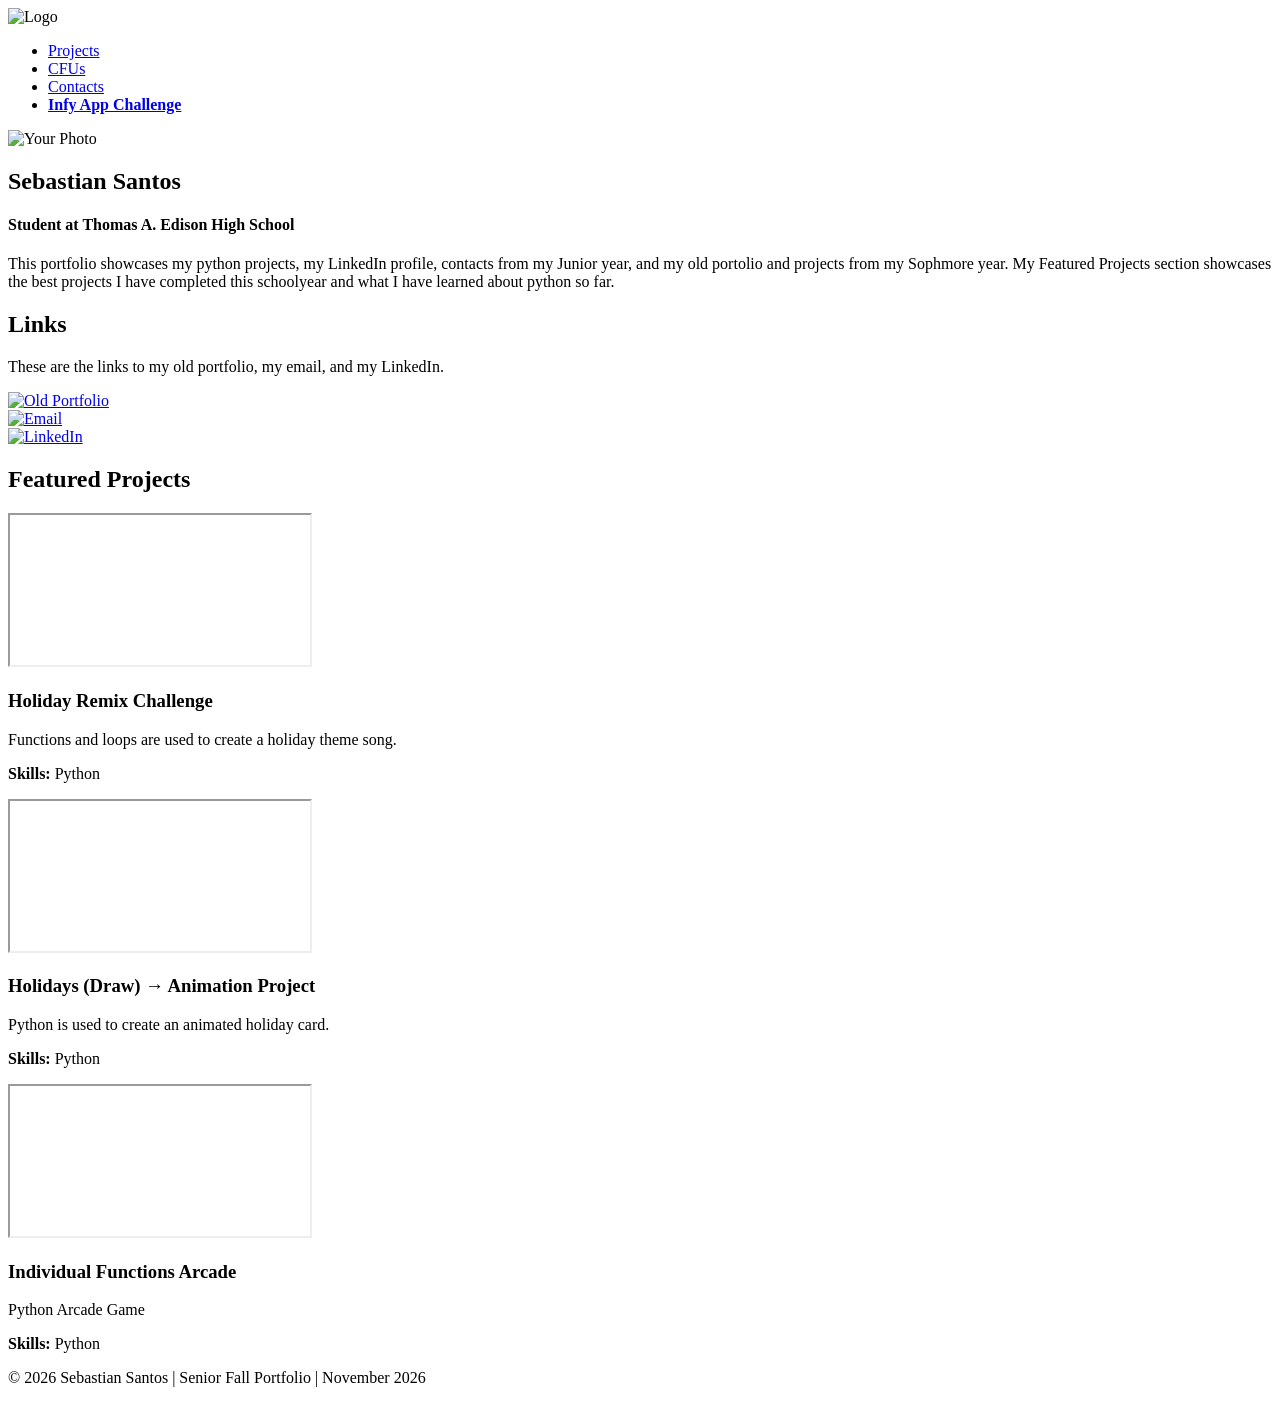
==== index.html @ c7448612 "10/29 9:06" ====
<!DOCTYPE html>
<html lang="en">
<head>
  <meta charset="UTF-8" />
  <meta name="viewport" content="width=device-width, initial-scale=1.0" />

  <!-- Update these (from Curator Guide) -->
  <meta name="description" content="Junior Spring Portfolio for Sebastian Santos" />
  <meta name="keywords" content="portfolio, junior, projects, programming, web development" />
  <meta name="author" content="Sebastian Santos" />

  <title>SS | Senior Fall Portfolio | Home</title>

  <!-- Main stylesheet -->
  <link rel="stylesheet" href="index.css" />

  <!-- Optional favicon (put your icon file in the same folder) -->
  <link rel="icon" type="image/x-icon" href="Avatar.png" height="90%" />

  <!-- Optional fonts (only keep if your CSS uses them) -->
  <link rel="preconnect" href="https://fonts.googleapis.com" />
  <link rel="preconnect" href="https://fonts.gstatic.com" crossorigin />
  <link href="https://fonts.googleapis.com/css2?family=Montserrat:wght@300;400;700&display=swap" rel="stylesheet" />
</head>
<body>

  <!-- NAVBAR -->
  <header>
    <nav class="navbar">
      <div class="navbar-left">
        <!-- Replace logo.png with your own image file -->
        <img src="Avatar.png" alt="Logo" />
      </div>

      <ul class="navbar-right">
        <li><a href="projects.html">Projects</a></li>
        <li><a href="cfu.html">CFUs</a></li>
        <li><a href="contact.html">Contacts</a></li>
<li><a href="infy.html" style="font-weight: bold;">Infy App Challenge</a></li>      </ul>
    </nav>
  </header>

  <!-- MAIN CONTENT -->
  <main class="home-card">

    <!-- ABOUT / BIO CARD -->
    <section class="resource-card">
      <div class="bio">
        <div class="bio-pic">
          <!-- Replace profile.jpg with your own image file -->
          <img src="Avatar.png" alt="Your Photo" />
        </div>

        <div class="bio-text">
          <h1>Sebastian Santos</h1>
          <h4>Student at Thomas A. Edison High School</h4>
          <p>
This portfolio showcases my python projects, my LinkedIn profile, contacts from my Junior year, and my old portolio and projects from my Sophmore year. My Featured Projects section showcases the best projects I have completed this schoolyear and what I have learned about python so far.         </p>
        </div>
      </div>
    </section>

    <!-- QUICK LINKS CARD (optional) -->
    <section class="resource-card">
      <h2>Links</h2>
      <p>These are the links to my old portfolio, my email, and my LinkedIn.</p>

      <div class="skill-images">
        <!-- Old portfolio -->
        <a href="https://sebastians203.github.io/Sebastians203/" target="_blank" rel="noopener">
          <div class="picture">
            <img class="link-pic" src="Avatar.png" alt="Old Portfolio" />
          </div>
        </a>

        <!-- Email -->
        <a href="contact.html">
  <div class="picture">
    <img class="link-pic" src="Mail.png" alt="Email" />
  </div>
</a>


        <!-- LinkedIn (or other) -->
        <a href="https://www.linkedin.com/in/sebastian-santos-6389b7369/" target="_blank" rel="noopener">
          <div class="picture">
            <img class="link-pic" src="linkedin.png" alt="LinkedIn" />
          </div>
        </a>
      </div>
    </section>

    <!-- PROJECTS SECTION (repeatable blocks) -->
    <section class="resource-card">
      <h2>Featured Projects</h2>
    </section>

    <!-- PROJECT 1 -->
    <section class="resource-card">
      <div class="project">
        <iframe src="https://earsketch.gatech.edu/earsketch2/?sharing=YWEP37IvDhZ1ktXpwmWD8g" title="Project 1"></iframe>

        <div class="reflection">
          <h3>Holiday Remix Challenge</h3>
          <p>
           Functions and loops are used to create a holiday theme song.
          </p>
          <p><strong>Skills:</strong> Python</p>
        </div>
      </div>
    </section>

    <!-- PROJECT 2 -->
    <section class="resource-card">
      <div class="project">
        <iframe src="https://py3.codeskulptor.org/#user310_ocDxEdbma6VCRBh_0.py" title="Project 2"></iframe>

        <div class="reflection">
          <h3>Holidays (Draw) → Animation Project</h3>
          <p>
Python is used to create an animated holiday card.        </p>
          <p><strong>Skills:</strong> Python</p>
        </div>
      </div>
    </section>

    <!-- Add more projects by copying PROJECT blocks -->

   <!-- PROJECT 3 -->
    <section class="resource-card">
      <div class="project">
        <iframe src="https://py3.codeskulptor.org/#user310_2SjZMwCPQ2FG3iR.py" title="Project 3"></iframe>

        <div class="reflection">
          <h3> Individual Functions Arcade</h3>
          <p>
Python Arcade Game          <p><strong>Skills:</strong> Python</p>
        </div>
      </div>
    </section>

  </main>

  <!-- FOOTER -->
  <footer class="resource-card">
    <p>© <span id="year"></span> Sebastian Santos | Senior Fall Portfolio | November 2026</p>
  </footer>

  <script>
    // Auto-updates the year in the footer
    document.getElementById("year").textContent = new Date().getFullYear();
  </script>

</body>
</html>
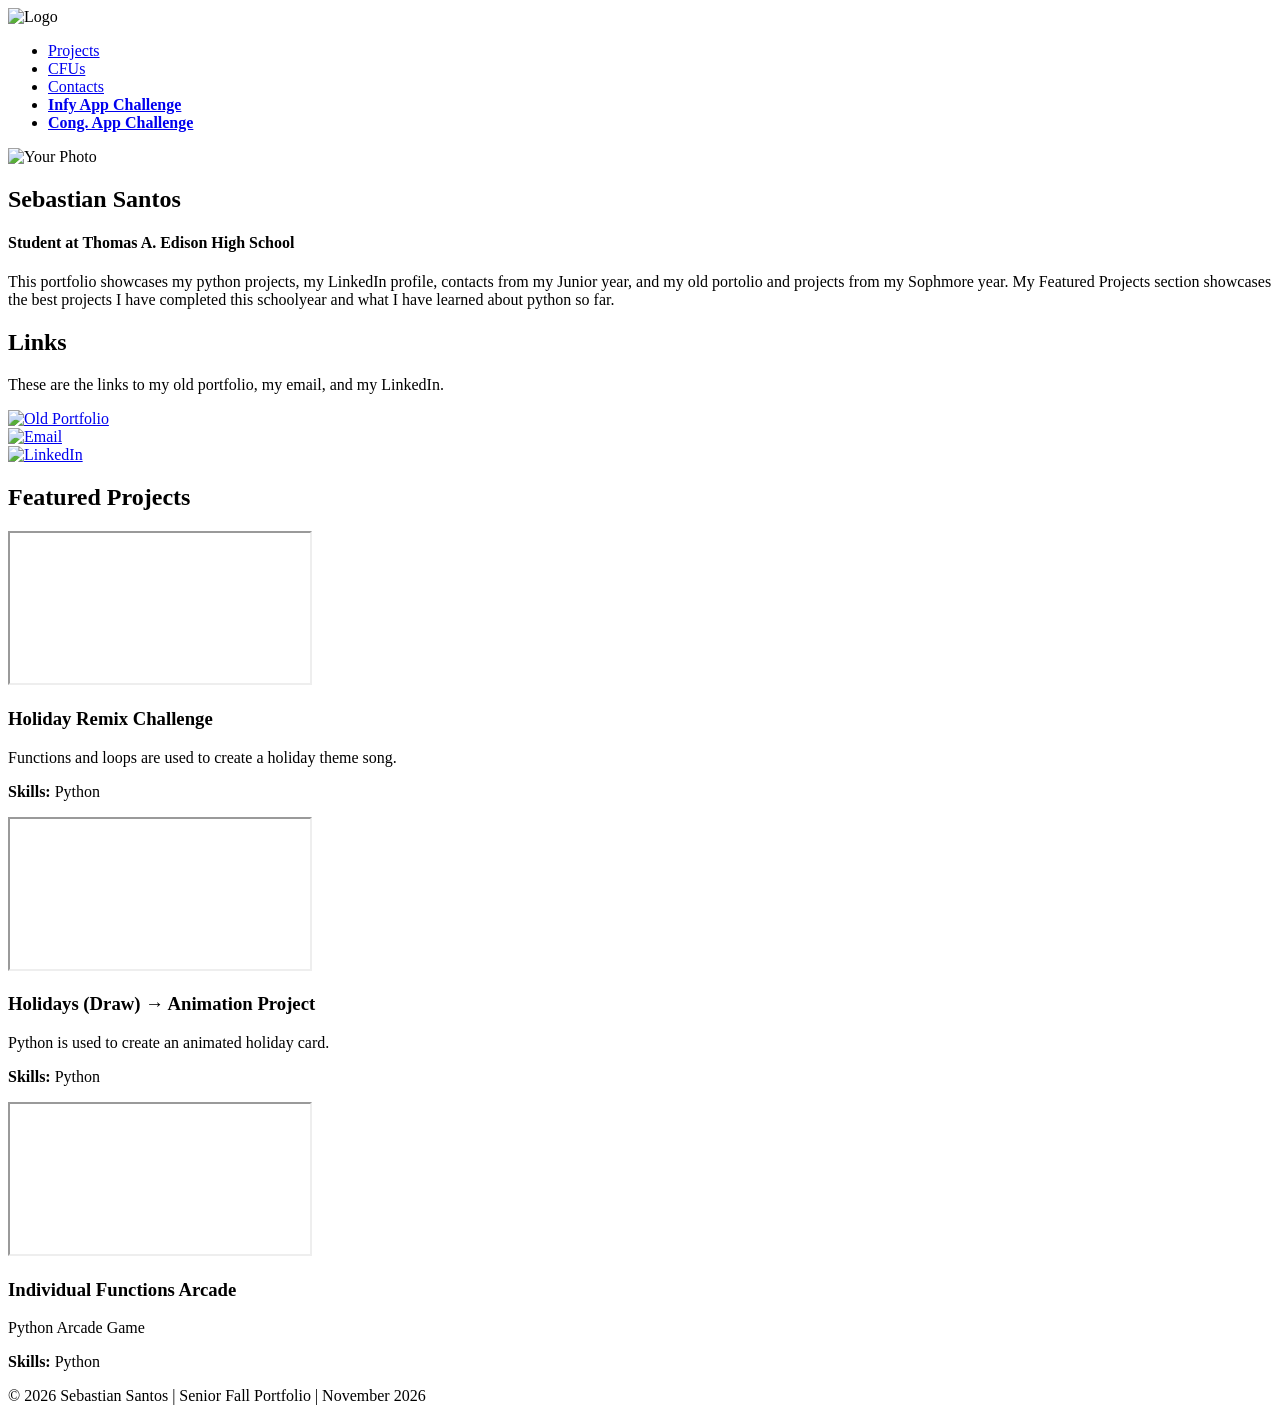
==== commit 3dc6ace9: "11/12 7:19" ====
--- a/index.html
+++ b/index.html
@@ -36,7 +36,10 @@
         <li><a href="projects.html">Projects</a></li>
         <li><a href="cfu.html">CFUs</a></li>
         <li><a href="contact.html">Contacts</a></li>
-<li><a href="infy.html" style="font-weight: bold;">Infy App Challenge</a></li>      </ul>
+<li><a href="infy.html" style="font-weight: bold;">Infy App Challenge</a></li>    
+<li><a href="Con.App.Challenge.html" style="font-weight: bold;">Cong. App Challenge</a></li>    
+
+</ul>
     </nav>
   </header>
 
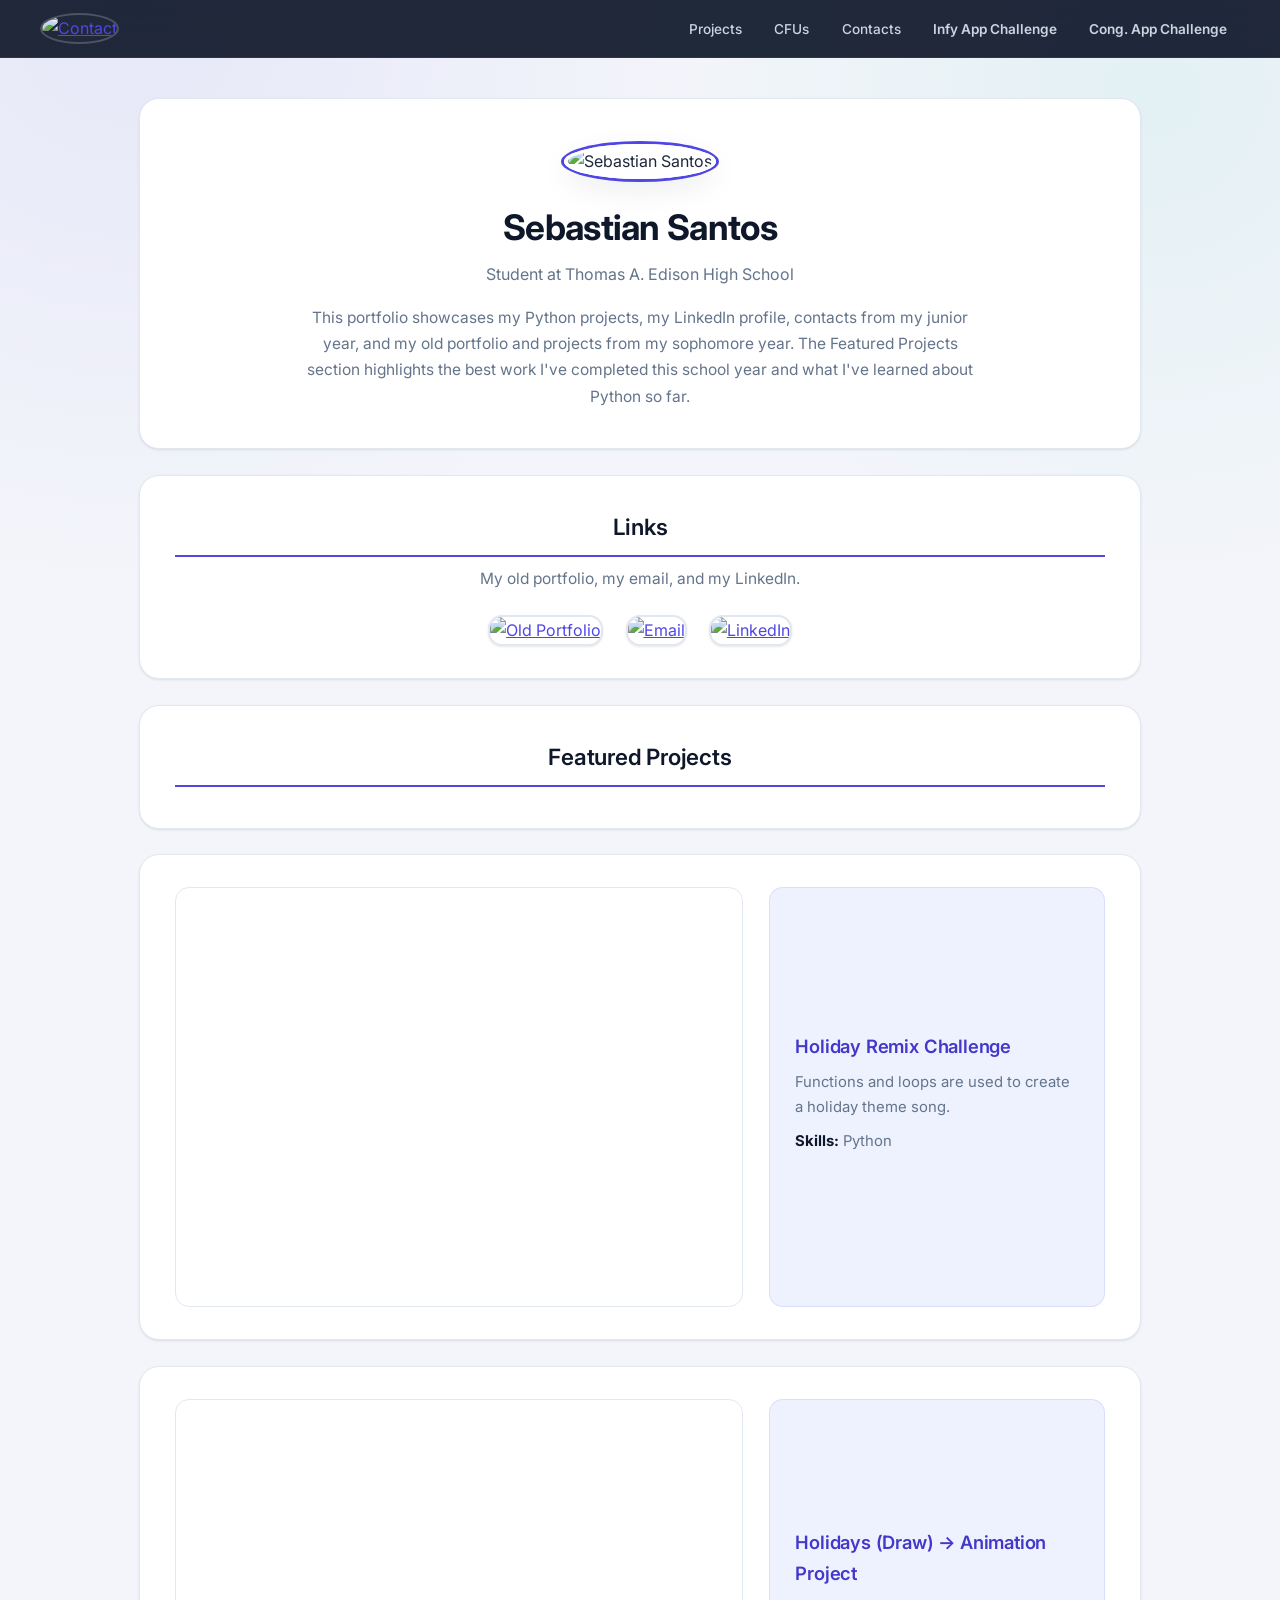
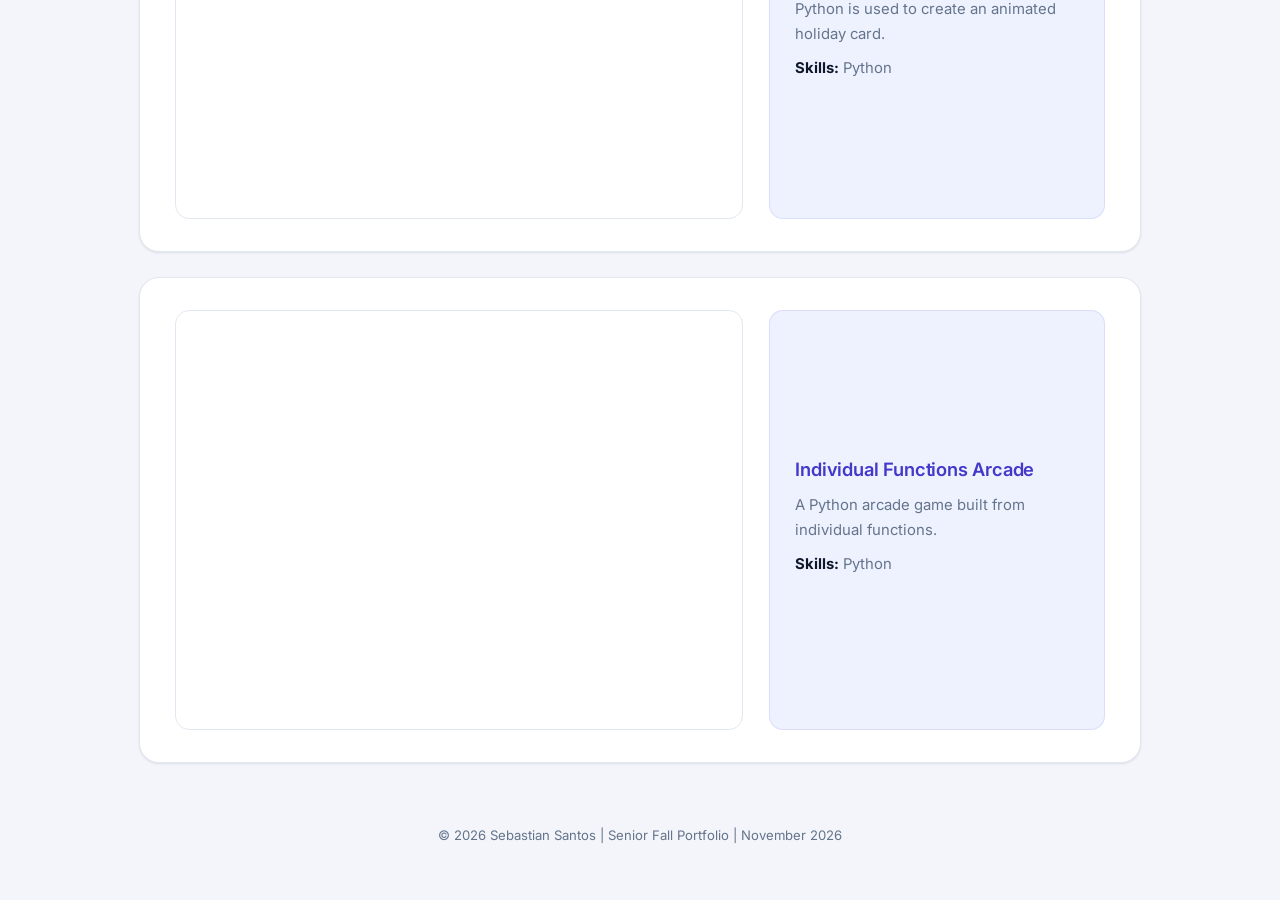
==== commit 45cff2a9: "11/12 10:49" ====
--- a/index.html
+++ b/index.html
@@ -4,9 +4,8 @@
   <meta charset="UTF-8" />
   <meta name="viewport" content="width=device-width, initial-scale=1.0" />
 
-  <!-- Update these (from Curator Guide) -->
-  <meta name="description" content="Junior Spring Portfolio for Sebastian Santos" />
-  <meta name="keywords" content="portfolio, junior, projects, programming, web development" />
+  <meta name="description" content="Senior Fall Portfolio for Sebastian Santos" />
+  <meta name="keywords" content="portfolio, senior, projects, programming, web development" />
   <meta name="author" content="Sebastian Santos" />
 
   <title>SS | Senior Fall Portfolio | Home</title>
@@ -14,13 +13,8 @@
   <!-- Main stylesheet -->
   <link rel="stylesheet" href="index.css" />
 
-  <!-- Optional favicon (put your icon file in the same folder) -->
-  <link rel="icon" type="image/x-icon" href="Avatar.png" height="90%" />
-
-  <!-- Optional fonts (only keep if your CSS uses them) -->
-  <link rel="preconnect" href="https://fonts.googleapis.com" />
-  <link rel="preconnect" href="https://fonts.gstatic.com" crossorigin />
-  <link href="https://fonts.googleapis.com/css2?family=Montserrat:wght@300;400;700&display=swap" rel="stylesheet" />
+  <!-- Favicon -->
+  <link rel="icon" href="Avatar.png" />
 </head>
 <body>
 
@@ -28,18 +22,16 @@
   <header>
     <nav class="navbar">
       <div class="navbar-left">
-        <!-- Replace logo.png with your own image file -->
-        <img src="Avatar.png" alt="Logo" />
+        <a href="contact.html"><img src="Avatar.png" alt="Contact" /></a>
       </div>
 
       <ul class="navbar-right">
         <li><a href="projects.html">Projects</a></li>
         <li><a href="cfu.html">CFUs</a></li>
         <li><a href="contact.html">Contacts</a></li>
-<li><a href="infy.html" style="font-weight: bold;">Infy App Challenge</a></li>    
-<li><a href="Con.App.Challenge.html" style="font-weight: bold;">Cong. App Challenge</a></li>    
-
-</ul>
+        <li><a href="infy.html" class="nav-highlight">Infy App Challenge</a></li>
+        <li><a href="Con.App.Challenge.html" class="nav-highlight">Cong. App Challenge</a></li>
+      </ul>
     </nav>
   </header>
 
@@ -50,42 +42,44 @@
     <section class="resource-card">
       <div class="bio">
         <div class="bio-pic">
-          <!-- Replace profile.jpg with your own image file -->
-          <img src="Avatar.png" alt="Your Photo" />
+          <img src="Avatar.png" alt="Sebastian Santos" />
         </div>
 
         <div class="bio-text">
           <h1>Sebastian Santos</h1>
           <h4>Student at Thomas A. Edison High School</h4>
           <p>
-This portfolio showcases my python projects, my LinkedIn profile, contacts from my Junior year, and my old portolio and projects from my Sophmore year. My Featured Projects section showcases the best projects I have completed this schoolyear and what I have learned about python so far.         </p>
+            This portfolio showcases my Python projects, my LinkedIn profile, contacts from my
+            junior year, and my old portfolio and projects from my sophomore year. The Featured
+            Projects section highlights the best work I've completed this school year and what
+            I've learned about Python so far.
+          </p>
         </div>
       </div>
     </section>
 
-    <!-- QUICK LINKS CARD (optional) -->
-    <section class="resource-card">
+    <!-- QUICK LINKS CARD -->
+    <section class="resource-card links-card">
       <h2>Links</h2>
-      <p>These are the links to my old portfolio, my email, and my LinkedIn.</p>
+      <p>My old portfolio, my email, and my LinkedIn.</p>
 
       <div class="skill-images">
         <!-- Old portfolio -->
-        <a href="https://sebastians203.github.io/Sebastians203/" target="_blank" rel="noopener">
+        <a href="https://sebastians203.github.io/Sebastians203/" target="_blank" rel="noopener" title="Old Portfolio">
           <div class="picture">
             <img class="link-pic" src="Avatar.png" alt="Old Portfolio" />
           </div>
         </a>
 
         <!-- Email -->
-        <a href="contact.html">
-  <div class="picture">
-    <img class="link-pic" src="Mail.png" alt="Email" />
-  </div>
-</a>
+        <a href="contact.html" title="Email">
+          <div class="picture">
+            <img class="link-pic" src="Mail.png" alt="Email" />
+          </div>
+        </a>
 
-
-        <!-- LinkedIn (or other) -->
-        <a href="https://www.linkedin.com/in/sebastian-santos-6389b7369/" target="_blank" rel="noopener">
+        <!-- LinkedIn -->
+        <a href="https://www.linkedin.com/in/sebastian-santos-6389b7369/" target="_blank" rel="noopener" title="LinkedIn">
           <div class="picture">
             <img class="link-pic" src="linkedin.png" alt="LinkedIn" />
           </div>
@@ -93,21 +87,19 @@
       </div>
     </section>
 
-    <!-- PROJECTS SECTION (repeatable blocks) -->
-    <section class="resource-card">
+    <!-- PROJECTS HEADING -->
+    <section class="resource-card section-title">
       <h2>Featured Projects</h2>
     </section>
 
     <!-- PROJECT 1 -->
     <section class="resource-card">
       <div class="project">
-        <iframe src="https://earsketch.gatech.edu/earsketch2/?sharing=YWEP37IvDhZ1ktXpwmWD8g" title="Project 1"></iframe>
+        <iframe src="https://earsketch.gatech.edu/earsketch2/?sharing=YWEP37IvDhZ1ktXpwmWD8g" title="Holiday Remix Challenge"></iframe>
 
         <div class="reflection">
           <h3>Holiday Remix Challenge</h3>
-          <p>
-           Functions and loops are used to create a holiday theme song.
-          </p>
+          <p>Functions and loops are used to create a holiday theme song.</p>
           <p><strong>Skills:</strong> Python</p>
         </div>
       </div>
@@ -116,43 +108,41 @@
     <!-- PROJECT 2 -->
     <section class="resource-card">
       <div class="project">
-        <iframe src="https://py3.codeskulptor.org/#user310_ocDxEdbma6VCRBh_0.py" title="Project 2"></iframe>
+        <iframe src="https://py3.codeskulptor.org/#user310_ocDxEdbma6VCRBh_0.py" title="Holiday Animation Project"></iframe>
 
         <div class="reflection">
-          <h3>Holidays (Draw) → Animation Project</h3>
-          <p>
-Python is used to create an animated holiday card.        </p>
+          <h3>Holidays (Draw) &rarr; Animation Project</h3>
+          <p>Python is used to create an animated holiday card.</p>
           <p><strong>Skills:</strong> Python</p>
         </div>
       </div>
     </section>
 
-    <!-- Add more projects by copying PROJECT blocks -->
-
-   <!-- PROJECT 3 -->
+    <!-- PROJECT 3 -->
     <section class="resource-card">
       <div class="project">
-        <iframe src="https://py3.codeskulptor.org/#user310_2SjZMwCPQ2FG3iR.py" title="Project 3"></iframe>
+        <iframe src="https://py3.codeskulptor.org/#user310_2SjZMwCPQ2FG3iR.py" title="Individual Functions Arcade"></iframe>
 
         <div class="reflection">
-          <h3> Individual Functions Arcade</h3>
-          <p>
-Python Arcade Game          <p><strong>Skills:</strong> Python</p>
+          <h3>Individual Functions Arcade</h3>
+          <p>A Python arcade game built from individual functions.</p>
+          <p><strong>Skills:</strong> Python</p>
         </div>
       </div>
     </section>
 
+    <!-- Add more projects by copying a PROJECT block -->
+
   </main>
 
   <!-- FOOTER -->
-  <footer class="resource-card">
-    <p>© <span id="year"></span> Sebastian Santos | Senior Fall Portfolio | November 2026</p>
+  <footer>
+    <p>&copy; <span id="year"></span> Sebastian Santos | Senior Fall Portfolio | November 2026</p>
   </footer>
 
   <script>
-    // Auto-updates the year in the footer
     document.getElementById("year").textContent = new Date().getFullYear();
   </script>
 
 </body>
-</html>
+</html>
--- a/index.css
+++ b/index.css
@@ -0,0 +1,343 @@
+@import url('https://fonts.googleapis.com/css2?family=Inter:wght@300;400;500;600;700&display=swap');
+
+:root {
+  --bg:           #f3f5fa;
+  --surface:      #ffffff;
+  --navy:         #0f172a;
+  --navy-soft:    #1e293b;
+  --text:         #1e293b;
+  --text-soft:    #64748b;
+  --accent:       #4f46e5;
+  --accent-dark:  #4338ca;
+  --accent-tint:  #eef2ff;
+  --teal:         #14b8a6;
+  --border:       #e2e8f0;
+  --shadow-sm:    0 1px 3px rgba(15, 23, 42, 0.06), 0 1px 2px rgba(15, 23, 42, 0.04);
+  --shadow-md:    0 10px 30px rgba(15, 23, 42, 0.08);
+  --radius-sm:    10px;
+  --radius-md:    14px;
+  --radius-lg:    20px;
+}
+
+/* =========================
+   GLOBAL / RESET
+========================= */
+*, *::before, *::after {
+  box-sizing: border-box;
+  margin: 0;
+  padding: 0;
+}
+
+html { scroll-behavior: smooth; }
+
+body {
+  font-family: 'Inter', system-ui, -apple-system, sans-serif;
+  font-weight: 400;
+  background: var(--bg);
+  background-image:
+    radial-gradient(circle at 10% 0%, rgba(79, 70, 229, 0.08), transparent 40%),
+    radial-gradient(circle at 90% 10%, rgba(20, 184, 166, 0.07), transparent 35%);
+  background-attachment: fixed;
+  color: var(--text);
+  line-height: 1.7;
+  -webkit-font-smoothing: antialiased;
+}
+
+/* =========================
+   LINKS (no default purple)
+========================= */
+a { color: var(--accent); }
+a:visited { color: #6366a8; }
+a:hover { color: var(--accent-dark); }
+
+/* =========================
+   NAVBAR
+========================= */
+.navbar {
+  background-color: rgba(15, 23, 42, 0.92);
+  backdrop-filter: blur(12px);
+  -webkit-backdrop-filter: blur(12px);
+  padding: 0.8em 2.5em;
+  display: flex;
+  justify-content: space-between;
+  align-items: center;
+  position: sticky;
+  top: 0;
+  z-index: 100;
+  border-bottom: 1px solid rgba(255, 255, 255, 0.06);
+}
+
+.navbar-left img {
+  height: 36px;
+  width: 36px;
+  border-radius: 50%;
+  object-fit: cover;
+  border: 2px solid rgba(255, 255, 255, 0.2);
+}
+
+.navbar-right {
+  list-style: none;
+  display: flex;
+  align-items: center;
+  gap: 0.4em;
+}
+
+.navbar-right a {
+  color: #cbd5e1;
+  text-decoration: none;
+  font-weight: 500;
+  font-size: 0.85em;
+  padding: 0.5em 0.95em;
+  border-radius: 999px;
+  transition: background 0.2s ease, color 0.2s ease;
+}
+
+.navbar-right a:hover {
+  color: #fff;
+  background: rgba(255, 255, 255, 0.1);
+}
+
+.navbar-right a:visited { color: #94a3b8; }
+
+.navbar-right a.nav-highlight {
+  background: transparent;
+  color: #cbd5e1;
+  font-weight: 600;
+}
+
+.navbar-right a.nav-highlight:visited { color: #94a3b8; }
+
+.navbar-right a.nav-highlight:hover {
+  background: rgba(255, 255, 255, 0.1);
+  color: #fff;
+}
+
+/* =========================
+   PAGE LAYOUT
+========================= */
+.home-card {
+  max-width: 1050px;
+  margin: 2.5em auto;
+  padding: 0 1.5em;
+}
+
+/* =========================
+   CARDS
+========================= */
+.resource-card,
+.CFU {
+  background-color: var(--surface);
+  margin: 1.6em auto;
+  padding: 2em 2.2em;
+  border-radius: var(--radius-lg);
+  border: 1px solid var(--border);
+  box-shadow: var(--shadow-sm);
+  color: var(--text);
+  transition: box-shadow 0.25s ease, transform 0.25s ease;
+}
+
+.resource-card:hover { box-shadow: var(--shadow-md); }
+
+.CFU { border-left: 4px solid var(--accent); }
+
+/* =========================
+   BIO SECTION
+========================= */
+.bio {
+  display: flex;
+  flex-direction: column;
+  align-items: center;
+  text-align: center;
+  padding: 0.8em 0 0.4em;
+}
+
+.bio-pic img {
+  width: 140px;
+  height: 140px;
+  border-radius: 50%;
+  border: 4px solid var(--surface);
+  box-shadow: 0 0 0 3px var(--accent), var(--shadow-md);
+  object-fit: cover;
+  margin-bottom: 1.2em;
+}
+
+.bio-text h1 {
+  font-weight: 700;
+  font-size: 2.2em;
+  letter-spacing: -0.02em;
+  color: var(--navy);
+  margin-bottom: 0.1em;
+}
+
+.bio-text h4 {
+  font-weight: 400;
+  color: var(--text-soft);
+  font-size: 1em;
+  margin: 0.2em 0 1em;
+}
+
+.bio-text p {
+  max-width: 680px;
+  margin: 0 auto;
+}
+
+/* =========================
+   HEADINGS (global)
+========================= */
+h2, h3 {
+  font-weight: 600;
+  color: var(--navy);
+  letter-spacing: -0.01em;
+}
+
+h2 {
+  font-size: 1.4em;
+  margin-bottom: 0.4em;
+}
+
+h2::after {
+  content: "";
+  display: block;
+  width: 100%;
+  height: 2px;
+  margin-top: 0.4em;
+  background: var(--accent);
+}
+
+h3 {
+  font-size: 1.15em;
+  margin-bottom: 0.4em;
+}
+
+p {
+  color: var(--text-soft);
+  font-size: 0.97em;
+}
+
+/* =========================
+   PROJECT LAYOUT
+========================= */
+.project {
+  display: flex;
+  gap: 1.6em;
+  align-items: stretch;
+}
+
+.project iframe {
+  flex: 2;
+  min-width: 320px;
+  height: 420px;
+  border: 1px solid var(--border);
+  background-color: #fff;
+  border-radius: var(--radius-md);
+}
+
+.reflection {
+  flex: 1;
+  display: flex;
+  flex-direction: column;
+  justify-content: center;
+  background-color: var(--accent-tint);
+  padding: 1.5em 1.6em;
+  border-radius: var(--radius-md);
+  border: 1px solid rgba(79, 70, 229, 0.12);
+}
+
+.reflection h3 { color: var(--accent-dark); }
+
+.reflection p {
+  font-size: 0.93em;
+  color: var(--text-soft);
+  margin-bottom: 0.6em;
+}
+
+.reflection strong { color: var(--navy); }
+
+/* =========================
+   LINKS / ICONS
+========================= */
+.section-title,
+.links-card { text-align: center; }
+
+.skill-images {
+  display: flex;
+  justify-content: center;
+  flex-wrap: wrap;
+  gap: 1.4em;
+  margin-top: 1.4em;
+}
+
+.picture {
+  transition: transform 0.2s ease, box-shadow 0.2s ease;
+  border-radius: var(--radius-md);
+}
+
+.picture:hover { transform: translateY(-4px); }
+
+.link-pic {
+  height: 78px;
+  width: 78px;
+  border-radius: var(--radius-md);
+  border: 2px solid var(--border);
+  box-shadow: var(--shadow-sm);
+  object-fit: cover;
+  background: #fff;
+  transition: border-color 0.2s ease;
+}
+
+.picture:hover .link-pic { border-color: var(--accent); }
+
+/* =========================
+   FOOTER
+========================= */
+footer {
+  text-align: center;
+  font-size: 0.82em;
+  color: var(--text-soft);
+  padding: 1.6em 1em;
+  max-width: 1050px;
+  margin: 1em auto 2.5em;
+}
+
+footer p { font-size: 1em; }
+
+/* =========================
+   MISC UTILITIES
+========================= */
+.sixseven { text-align: center; }
+
+.pochita {
+  width: 50px;
+  height: 65px;
+}
+
+/* =========================
+   RESPONSIVE
+========================= */
+@media (max-width: 900px) {
+  .project { flex-direction: column; }
+
+  .project iframe {
+    width: 100%;
+    min-width: 0;
+    height: 350px;
+  }
+}
+
+@media (max-width: 700px) {
+  .navbar {
+    flex-direction: column;
+    gap: 0.7em;
+    padding: 0.9em 1.2em;
+  }
+
+  .navbar-right {
+    flex-wrap: wrap;
+    justify-content: center;
+  }
+
+  .home-card { padding: 0 1em; }
+
+  .resource-card,
+  .CFU { padding: 1.4em 1.4em; }
+}
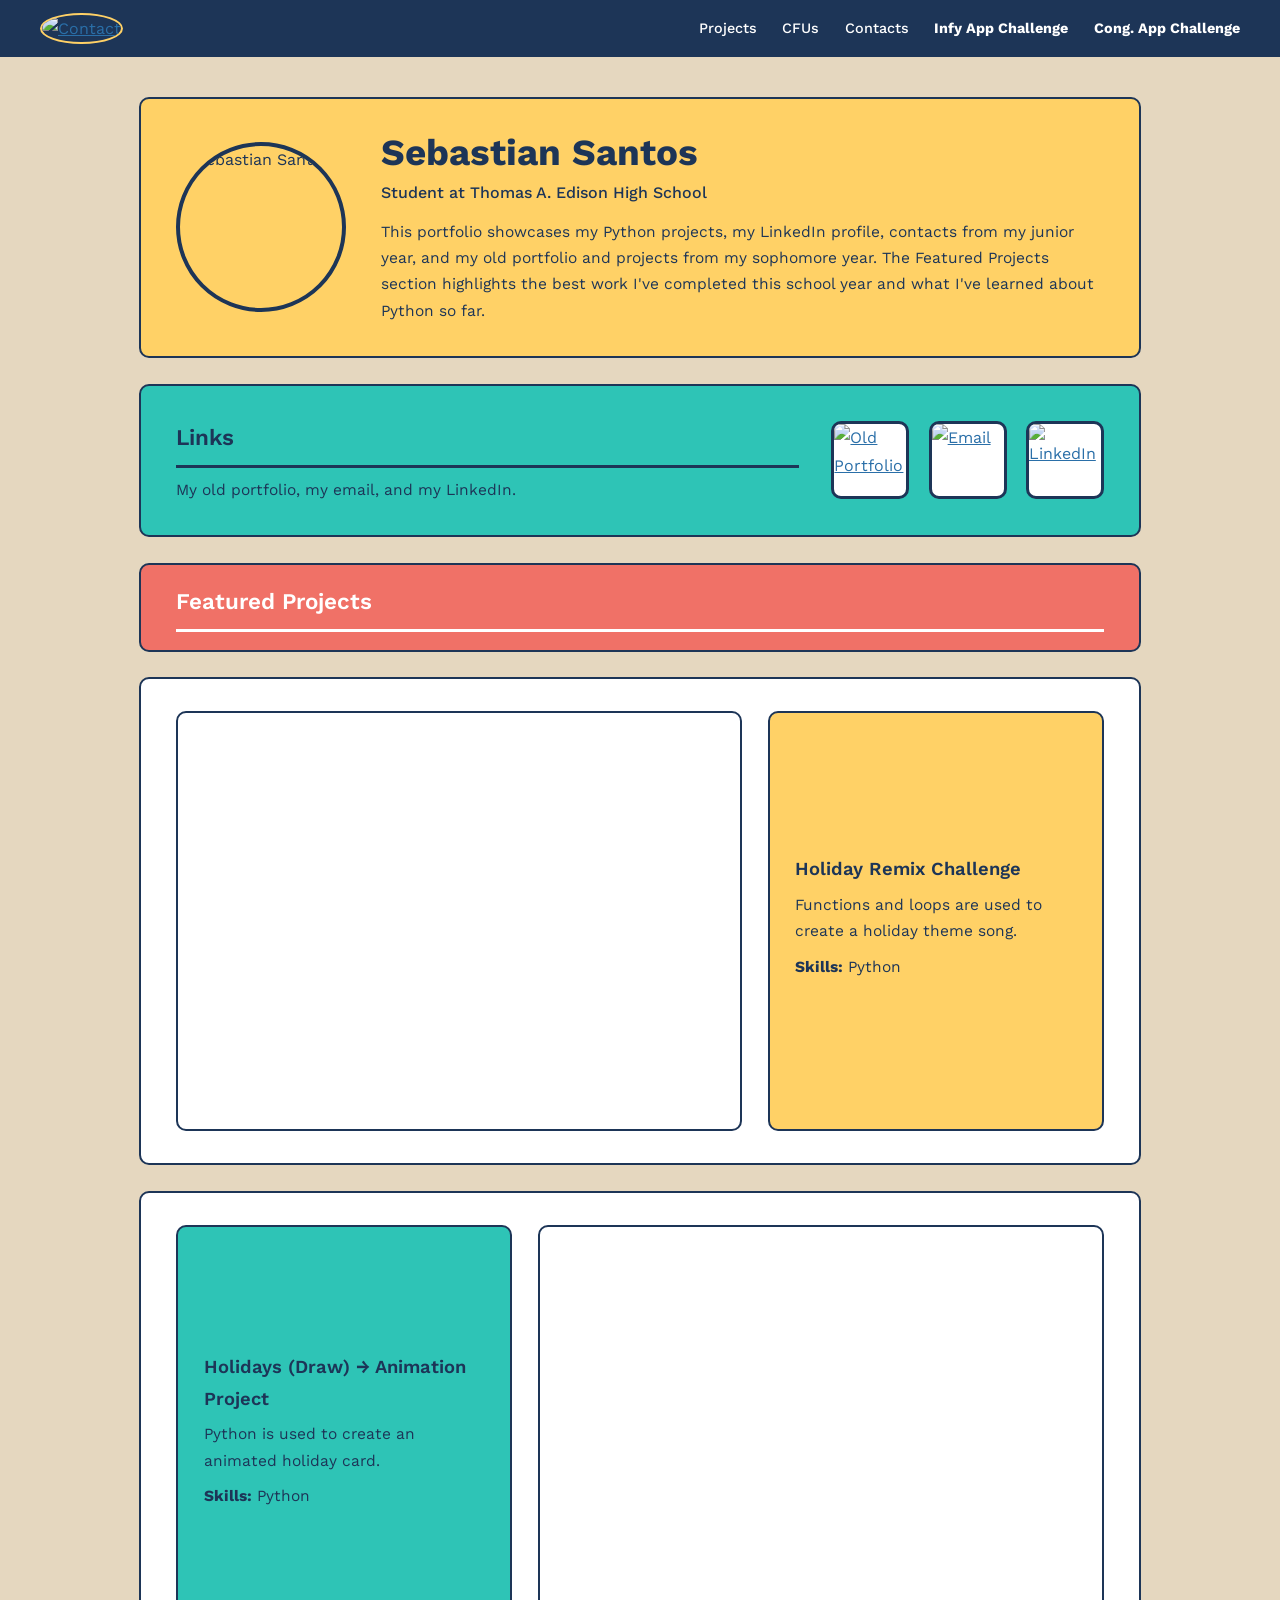
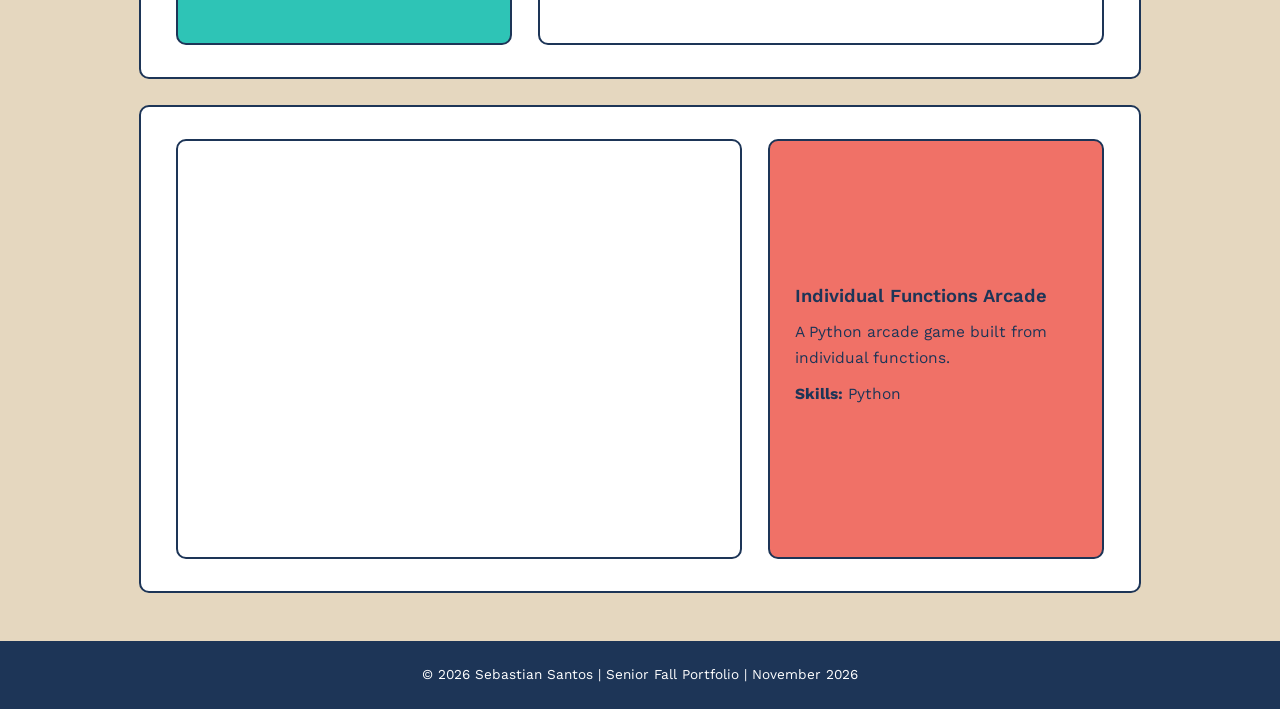
==== commit cb6d4f38: "11/13 12:03" ====
--- a/index.html
+++ b/index.html
@@ -39,7 +39,7 @@
   <main class="home-card">
 
     <!-- ABOUT / BIO CARD -->
-    <section class="resource-card">
+    <section class="resource-card bio-card">
       <div class="bio">
         <div class="bio-pic">
           <img src="Avatar.png" alt="Sebastian Santos" />
@@ -60,8 +60,10 @@
 
     <!-- QUICK LINKS CARD -->
     <section class="resource-card links-card">
-      <h2>Links</h2>
-      <p>My old portfolio, my email, and my LinkedIn.</p>
+      <div class="links-text">
+        <h2>Links</h2>
+        <p>My old portfolio, my email, and my LinkedIn.</p>
+      </div>
 
       <div class="skill-images">
         <!-- Old portfolio -->
@@ -97,7 +99,7 @@
       <div class="project">
         <iframe src="https://earsketch.gatech.edu/earsketch2/?sharing=YWEP37IvDhZ1ktXpwmWD8g" title="Holiday Remix Challenge"></iframe>
 
-        <div class="reflection">
+        <div class="reflection yellow">
           <h3>Holiday Remix Challenge</h3>
           <p>Functions and loops are used to create a holiday theme song.</p>
           <p><strong>Skills:</strong> Python</p>
@@ -107,10 +109,10 @@
 
     <!-- PROJECT 2 -->
     <section class="resource-card">
-      <div class="project">
+      <div class="project flip">
         <iframe src="https://py3.codeskulptor.org/#user310_ocDxEdbma6VCRBh_0.py" title="Holiday Animation Project"></iframe>
 
-        <div class="reflection">
+        <div class="reflection teal">
           <h3>Holidays (Draw) &rarr; Animation Project</h3>
           <p>Python is used to create an animated holiday card.</p>
           <p><strong>Skills:</strong> Python</p>
@@ -123,7 +125,7 @@
       <div class="project">
         <iframe src="https://py3.codeskulptor.org/#user310_2SjZMwCPQ2FG3iR.py" title="Individual Functions Arcade"></iframe>
 
-        <div class="reflection">
+        <div class="reflection coral">
           <h3>Individual Functions Arcade</h3>
           <p>A Python arcade game built from individual functions.</p>
           <p><strong>Skills:</strong> Python</p>
--- a/index.css
+++ b/index.css
@@ -1,22 +1,16 @@
-@import url('https://fonts.googleapis.com/css2?family=Inter:wght@300;400;500;600;700&display=swap');
+@import url('https://fonts.googleapis.com/css2?family=Work+Sans:wght@400;500;600;700&display=swap');
 
 :root {
-  --bg:           #f3f5fa;
-  --surface:      #ffffff;
-  --navy:         #0f172a;
-  --navy-soft:    #1e293b;
-  --text:         #1e293b;
-  --text-soft:    #64748b;
-  --accent:       #4f46e5;
-  --accent-dark:  #4338ca;
-  --accent-tint:  #eef2ff;
-  --teal:         #14b8a6;
-  --border:       #e2e8f0;
-  --shadow-sm:    0 1px 3px rgba(15, 23, 42, 0.06), 0 1px 2px rgba(15, 23, 42, 0.04);
-  --shadow-md:    0 10px 30px rgba(15, 23, 42, 0.08);
-  --radius-sm:    10px;
-  --radius-md:    14px;
-  --radius-lg:    20px;
+  --bg:        #e5d7bf;
+  --navy:      #1d3557;
+  --blue:      #2a6fa8;
+  --yellow:    #ffd166;
+  --coral:     #f07167;
+  --teal:      #2ec4b6;
+  --white:     #ffffff;
+  --text:      #1d3557;
+  --text-soft: #4a5d73;
+  --radius:    10px;
 }
 
 /* =========================
@@ -28,35 +22,27 @@
   padding: 0;
 }
 
-html { scroll-behavior: smooth; }
-
+body { cursor: image-set(url("cursor2.png") 6x) 0 0, auto; }
+a, button { cursor: image-set(url("pointer2.png") 6x) 0 0, pointer; }
 body {
-  font-family: 'Inter', system-ui, -apple-system, sans-serif;
-  font-weight: 400;
+  font-family: 'Work Sans', system-ui, sans-serif;
   background: var(--bg);
-  background-image:
-    radial-gradient(circle at 10% 0%, rgba(79, 70, 229, 0.08), transparent 40%),
-    radial-gradient(circle at 90% 10%, rgba(20, 184, 166, 0.07), transparent 35%);
-  background-attachment: fixed;
   color: var(--text);
   line-height: 1.7;
-  -webkit-font-smoothing: antialiased;
-}
-
-/* =========================
-   LINKS (no default purple)
-========================= */
-a { color: var(--accent); }
-a:visited { color: #6366a8; }
-a:hover { color: var(--accent-dark); }
+}
+
+/* =========================
+   LINKS
+========================= */
+a { color: var(--blue); }
+a:visited { color: #5b7a94; }
+a:hover { color: var(--navy); }
 
 /* =========================
    NAVBAR
 ========================= */
 .navbar {
-  background-color: rgba(15, 23, 42, 0.92);
-  backdrop-filter: blur(12px);
-  -webkit-backdrop-filter: blur(12px);
+  background: var(--navy);
   padding: 0.8em 2.5em;
   display: flex;
   justify-content: space-between;
@@ -64,53 +50,55 @@
   position: sticky;
   top: 0;
   z-index: 100;
-  border-bottom: 1px solid rgba(255, 255, 255, 0.06);
 }
 
 .navbar-left img {
-  height: 36px;
-  width: 36px;
+  height: 38px;
+  width: 38px;
   border-radius: 50%;
   object-fit: cover;
-  border: 2px solid rgba(255, 255, 255, 0.2);
+  border: 2px solid var(--yellow);
 }
 
 .navbar-right {
   list-style: none;
   display: flex;
   align-items: center;
-  gap: 0.4em;
+  gap: 1.6em;
 }
 
 .navbar-right a {
-  color: #cbd5e1;
+  color: #ffffff;
   text-decoration: none;
   font-weight: 500;
-  font-size: 0.85em;
-  padding: 0.5em 0.95em;
-  border-radius: 999px;
-  transition: background 0.2s ease, color 0.2s ease;
-}
-
-.navbar-right a:hover {
-  color: #fff;
-  background: rgba(255, 255, 255, 0.1);
-}
-
-.navbar-right a:visited { color: #94a3b8; }
-
-.navbar-right a.nav-highlight {
-  background: transparent;
-  color: #cbd5e1;
-  font-weight: 600;
-}
-
-.navbar-right a.nav-highlight:visited { color: #94a3b8; }
-
-.navbar-right a.nav-highlight:hover {
-  background: rgba(255, 255, 255, 0.1);
-  color: #fff;
-}
+  font-size: 0.9em;
+  padding: 0.3em 0;
+  position: relative;
+  transition: color 0.2s ease;
+}
+
+/* the underline: always there, but squashed to zero width */
+.navbar-right a::after {
+  content: "";
+  position: absolute;
+  left: 0;
+  bottom: 0;
+  width: 100%;
+  height: 2px;
+  background: var(--yellow);
+  transform: scaleX(0);
+  transform-origin: center;
+  transition: transform 0.25s ease;
+}
+
+.navbar-right a:visited { color: #b8c7d9; }
+
+/* on hover it grows out from the middle to full width */
+.navbar-right a:hover { color: var(--yellow); }
+
+.navbar-right a:hover::after { transform: scaleX(1); }
+
+.navbar-right a.nav-highlight { font-weight: 700; }
 
 /* =========================
    PAGE LAYOUT
@@ -126,68 +114,67 @@
 ========================= */
 .resource-card,
 .CFU {
-  background-color: var(--surface);
+  background: var(--white);
   margin: 1.6em auto;
   padding: 2em 2.2em;
-  border-radius: var(--radius-lg);
-  border: 1px solid var(--border);
-  box-shadow: var(--shadow-sm);
+  border-radius: var(--radius);
+  border: 2px solid var(--navy);
   color: var(--text);
-  transition: box-shadow 0.25s ease, transform 0.25s ease;
-}
-
-.resource-card:hover { box-shadow: var(--shadow-md); }
-
-.CFU { border-left: 4px solid var(--accent); }
-
-/* =========================
-   BIO SECTION
-========================= */
+}
+
+.CFU { border-left: 8px solid var(--coral); }
+
+/* =========================
+   BIO SECTION (horizontal)
+========================= */
+.bio-card {
+  background: var(--yellow);
+}
+
 .bio {
   display: flex;
-  flex-direction: column;
+  flex-direction: row;
   align-items: center;
-  text-align: center;
-  padding: 0.8em 0 0.4em;
-}
+  gap: 2.2em;
+  text-align: left;
+}
+
+.bio-pic { flex-shrink: 0; }
 
 .bio-pic img {
-  width: 140px;
-  height: 140px;
+  width: 170px;
+  height: 170px;
+  aspect-ratio: 1 / 1;
+  max-width: none;
   border-radius: 50%;
-  border: 4px solid var(--surface);
-  box-shadow: 0 0 0 3px var(--accent), var(--shadow-md);
+  border: 4px solid var(--navy);
   object-fit: cover;
-  margin-bottom: 1.2em;
+  display: block;
 }
 
 .bio-text h1 {
   font-weight: 700;
-  font-size: 2.2em;
-  letter-spacing: -0.02em;
+  font-size: 2.3em;
   color: var(--navy);
+  line-height: 1.2;
   margin-bottom: 0.1em;
 }
 
 .bio-text h4 {
-  font-weight: 400;
-  color: var(--text-soft);
+  font-weight: 500;
+  color: var(--navy);
   font-size: 1em;
-  margin: 0.2em 0 1em;
-}
-
-.bio-text p {
-  max-width: 680px;
-  margin: 0 auto;
-}
-
-/* =========================
-   HEADINGS (global)
+  margin: 0 0 0.8em;
+}
+
+.bio-text p { color: var(--navy); }
+
+/* =========================
+   HEADINGS
 ========================= */
 h2, h3 {
   font-weight: 600;
   color: var(--navy);
-  letter-spacing: -0.01em;
 }
 
 h2 {
@@ -199,9 +186,9 @@
   content: "";
   display: block;
   width: 100%;
-  height: 2px;
+  height: 3px;
   margin-top: 0.4em;
-  background: var(--accent);
+  background: var(--navy);
 }
 
 h3 {
@@ -215,6 +202,54 @@
 }
 
 /* =========================
+   LINKS CARD (icons beside text)
+========================= */
+.links-card {
+  display: flex;
+  align-items: center;
+  justify-content: space-between;
+  gap: 2em;
+  background: var(--teal);
+}
+
+.links-card h2,
+.links-card p { color: var(--navy); }
+
+.links-card h2::after { background: var(--navy); }
+
+.links-text { flex: 1; }
+
+.skill-images {
+  display: flex;
+  gap: 1.2em;
+}
+
+.picture { border-radius: var(--radius); }
+
+.link-pic {
+  height: 78px;
+  width: 78px;
+  border-radius: var(--radius);
+  border: 3px solid var(--navy);
+  object-fit: cover;
+  background: #fff;
+  display: block;
+}
+
+.picture:hover .link-pic { border-color: var(--white); }
+
+/* =========================
+   SECTION HEADING BAR
+========================= */
+.section-title {
+  background: var(--coral);
+  padding: 1.1em 2.2em;
+}
+
+.section-title h2 { color: var(--white); margin: 0; }
+.section-title h2::after { background: var(--white); }
+
+/* =========================
    PROJECT LAYOUT
 ========================= */
 .project {
@@ -222,14 +257,16 @@
   gap: 1.6em;
   align-items: stretch;
 }
+
+.project.flip { flex-direction: row-reverse; }
 
 .project iframe {
   flex: 2;
   min-width: 320px;
   height: 420px;
-  border: 1px solid var(--border);
-  background-color: #fff;
-  border-radius: var(--radius-md);
+  border: 2px solid var(--navy);
+  background: #fff;
+  border-radius: var(--radius);
 }
 
 .reflection {
@@ -237,69 +274,124 @@
   display: flex;
   flex-direction: column;
   justify-content: center;
-  background-color: var(--accent-tint);
   padding: 1.5em 1.6em;
-  border-radius: var(--radius-md);
-  border: 1px solid rgba(79, 70, 229, 0.12);
-}
-
-.reflection h3 { color: var(--accent-dark); }
-
-.reflection p {
-  font-size: 0.93em;
-  color: var(--text-soft);
-  margin-bottom: 0.6em;
-}
-
+  border-radius: var(--radius);
+  border: 2px solid var(--navy);
+}
+
+.reflection h3,
+.reflection p,
 .reflection strong { color: var(--navy); }
 
-/* =========================
-   LINKS / ICONS
-========================= */
-.section-title,
-.links-card { text-align: center; }
-
-.skill-images {
-  display: flex;
-  justify-content: center;
-  flex-wrap: wrap;
-  gap: 1.4em;
-  margin-top: 1.4em;
-}
-
-.picture {
-  transition: transform 0.2s ease, box-shadow 0.2s ease;
-  border-radius: var(--radius-md);
-}
-
-.picture:hover { transform: translateY(-4px); }
-
-.link-pic {
-  height: 78px;
-  width: 78px;
-  border-radius: var(--radius-md);
-  border: 2px solid var(--border);
-  box-shadow: var(--shadow-sm);
-  object-fit: cover;
-  background: #fff;
-  transition: border-color 0.2s ease;
-}
-
-.picture:hover .link-pic { border-color: var(--accent); }
+.reflection p { margin-bottom: 0.6em; }
+
+.reflection.yellow { background: var(--yellow); }
+.reflection.teal   { background: var(--teal); }
+.reflection.coral  { background: var(--coral); }
 
 /* =========================
    FOOTER
 ========================= */
 footer {
   text-align: center;
-  font-size: 0.82em;
-  color: var(--text-soft);
-  padding: 1.6em 1em;
-  max-width: 1050px;
-  margin: 1em auto 2.5em;
-}
-
-footer p { font-size: 1em; }
+  background: var(--navy);
+  color: #ffffff;
+  padding: 1.4em 1em;
+  margin-top: 3em;
+}
+
+footer p { color: #ffffff; font-size: 0.85em; }
+
+/* =========================
+   EXTRAS
+========================= */
+
+/* smooth scrolling when jumping to a section */
+html { scroll-behavior: smooth; }
+
+/* color of text when you highlight it with the mouse */
+::selection {
+  background: var(--yellow);
+  color: var(--navy);
+}
+
+/* outline shown when someone tabs through links with the keyboard */
+a:focus-visible,
+iframe:focus-visible {
+  outline: 3px solid var(--coral);
+  outline-offset: 3px;
+}
+
+/* =========================
+   HOVER EFFECTS
+========================= */
+
+/* cards lift up and get a solid offset edge */
+.resource-card,
+.CFU {
+  transition: transform 0.2s ease, box-shadow 0.2s ease;
+}
+
+.resource-card:hover,
+.CFU:hover {
+  transform: translate(-3px, -3px);
+  box-shadow: 6px 6px 0 var(--navy);
+}
+
+/* the colored panel next to each project changes color */
+.reflection {
+  transition: background-color 0.2s ease;
+}
+
+.reflection:hover { background: var(--white); }
+
+/* project window gets a colored border */
+.project iframe {
+  transition: border-color 0.2s ease;
+}
+
+.project iframe:hover { border-color: var(--coral); }
+
+/* link icons pop up and grow slightly */
+.picture {
+  transition: transform 0.2s ease;
+}
+
+.picture:hover { transform: translateY(-5px) scale(1.08); }
+
+.link-pic {
+  transition: border-color 0.2s ease;
+}
+
+.picture:hover .link-pic { border-color: var(--coral); }
+
+/* nav bar profile icon grows */
+.navbar-left img {
+  transition: transform 0.2s ease;
+}
+
+.navbar-left img:hover { transform: scale(1.12); }
+
+/* images never stretch past their container */
+img { max-width: 100%; }
+
+/* turns off smooth scrolling for people who set "reduce motion" on their device */
+@media (prefers-reduced-motion: reduce) {
+  html { scroll-behavior: auto; }
+
+  .resource-card:hover,
+  .CFU:hover,
+  .picture:hover,
+  .navbar-left img:hover { transform: none; }
+}
+
+/* cleaner printing: hides the nav bar and removes colors that waste ink */
+@media print {
+  .navbar { display: none; }
+  body { background: #fff; }
+  .resource-card,
+  .reflection { background: #fff !important; }
+}
 
 /* =========================
    MISC UTILITIES
@@ -315,12 +407,18 @@
    RESPONSIVE
 ========================= */
 @media (max-width: 900px) {
-  .project { flex-direction: column; }
+  .project,
+  .project.flip { flex-direction: column; }
 
   .project iframe {
     width: 100%;
     min-width: 0;
     height: 350px;
+  }
+
+  .links-card {
+    flex-direction: column;
+    text-align: center;
   }
 }
 
@@ -334,10 +432,16 @@
   .navbar-right {
     flex-wrap: wrap;
     justify-content: center;
+    gap: 1em;
   }
 
   .home-card { padding: 0 1em; }
 
   .resource-card,
-  .CFU { padding: 1.4em 1.4em; }
+  .CFU { padding: 1.4em; }
+
+  .bio {
+    flex-direction: column;
+    text-align: center;
+  }
 }
